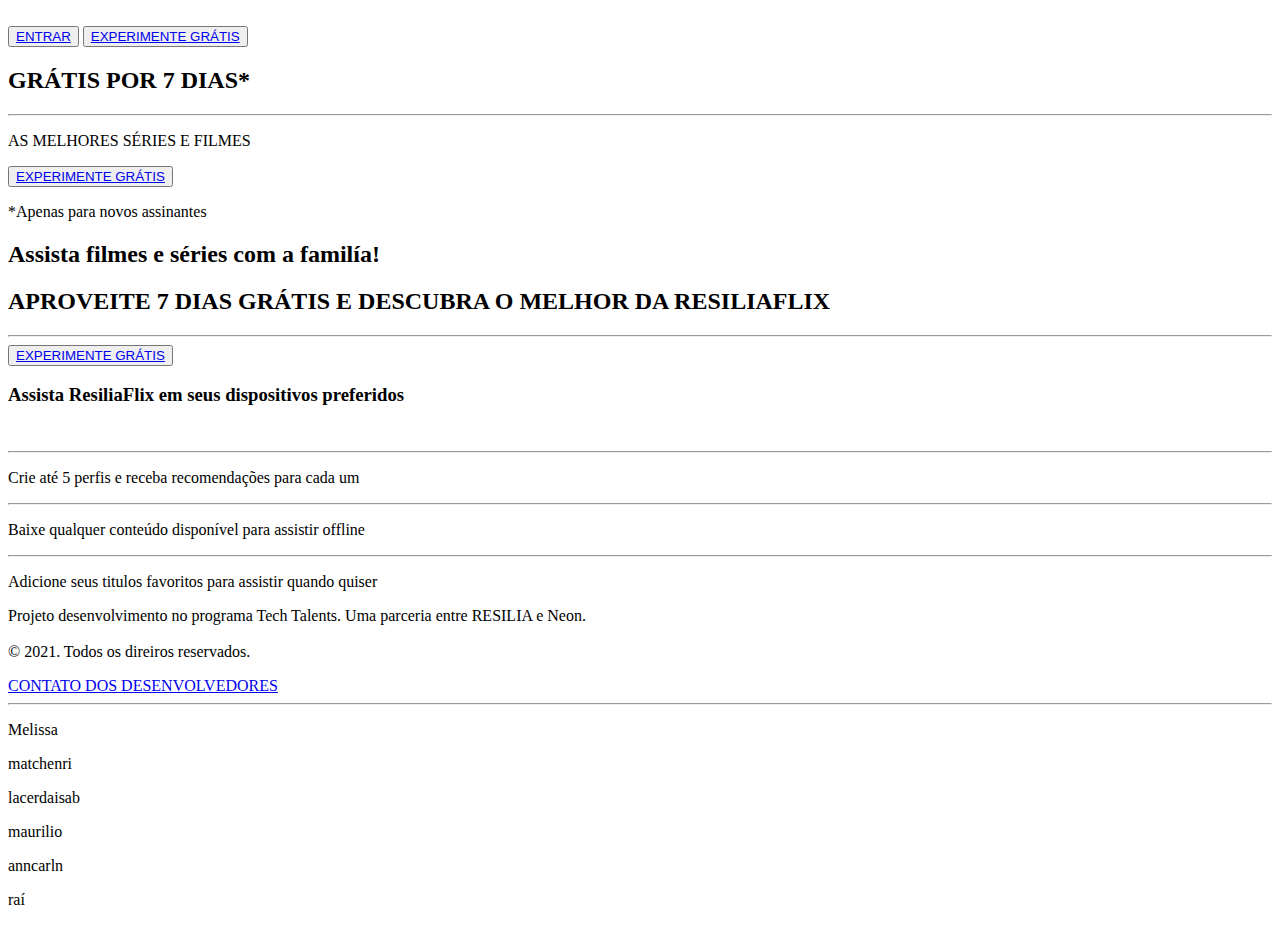
==== index.html @ 7b17b8d6 "Move html main para fora da pasta" ====
<!DOCTYPE html>
<html lang="en">

<head>
    <meta charset="UTF-8">
    <meta http-equiv="X-UA-Compatible" content="IE=edge">
    <meta name="viewport" content="width=device-width, initial-scale=1.0">
    <title>ResiliaFlix</title>
    <!--JS-->
    <script defer src=></script>
    <!--CSS-->
    <link rel="stylesheet" href="/home-main/assets/css/home-main.css">
    <link rel="stylesheet" href="https://cdnjs.cloudflare.com/ajax/libs/OwlCarousel2/2.3.4/assets/owl.carousel.min.css"
        integrity="sha512-tS3S5qG0BlhnQROyJXvNjeEM4UpMXHrQfTGmbQ1gKmelCxlSEBUaxhRBj/EFTzpbP4RVSrpEikbmdJobCvhE3g=="
        crossorigin="anonymous" referrerpolicy="no-referrer" />
    <link rel="stylesheet"
        href="https://cdnjs.cloudflare.com/ajax/libs/OwlCarousel2/2.3.4/assets/owl.theme.default.min.css"
        integrity="sha512-sMXtMNL1zRzolHYKEujM2AqCLUR9F2C4/05cdbxjjLSRvMQIciEPCQZo++nk7go3BtSuK9kfa/s+a4f4i5pLkw=="
        crossorigin="anonymous" referrerpolicy="no-referrer" />
    <!--Bootstrap-->
    <link rel="stylesheet" href="../node_modules/bootstrap-icons/font/bootstrap-icons.css" />
    <!-- Fonts Google -->
    <link rel="preconnect" href="https://fonts.googleapis.com">
    <link rel="preconnect" href="https://fonts.gstatic.com" crossorigin>
    <link
        href="https://fonts.googleapis.com/css2?family=Montserrat:wght@300;800&family=Open+Sans+Condensed:wght@300&family=Roboto:wght@300;400&family=Source+Sans+Pro:wght@600&display=swap"
        rel="stylesheet">
</head>

<body>
    
    <header>
        <nav class="top-bar">
            <div class="logo">
                <img src="img/logo.png" alt="">
            </div>
            <div class="right-side">
                <button class="login-btn">
                    <a href="login/login.html">ENTRAR</a>
                </button>
                <button class="register-btn">
                    <a href="register/register.html">EXPERIMENTE GRÁTIS</a>
                </button>
            </div>
        </nav>
    </header>

     <!-- Trailer -->
     <div class="trailer-main">
        <div class="trailer">
            <div class="placard">
                <h2>GRÁTIS POR 7 DIAS*</h2>
                <hr class="line-1">
                <p class="p1">AS MELHORES SÉRIES E FILMES</p>
                <button class="placard-btn"><a href="register/register.html">EXPERIMENTE GRÁTIS</a></button>
                <p class="p2">*Apenas para novos assinantes</p>
            </div>
        </div>
    </div>

    <!-- Carousel -->
    <div class="background-carousel">
        <h2 class="title-carousel">Assista filmes e séries com a familía!</h2>

        <div class="owl-carousel owl-theme">
            <div class="item">
                <img src="img/carousel/image01.png" alt="">
            </div>
            <div class="item">
                <img src="img/carousel/image02.png" alt="">
            </div>
            <div class="item">
                <img src="img/carousel/image03.png" alt="">
            </div>
            <div class="item">
                <img src="img/carousel/image04.png" alt="">
            </div>
            <div class="item">
                <img src="img/carousel/image05.png" alt="">
            </div>
            <div class="item">
                <img src="img/carousel/image06.png" alt="">
            </div>
            <div class="item">
                <img src="img/carousel/image07.png" alt="">
            </div>
            <div class="item">
                <img src="img/carousel/image08.png" alt="">
            </div>
            <div class="item">
                <img src="img/carousel/image09.png" alt="">
            </div>
            <div class="item">
                <img src="img/carousel/image10.png" alt="">
            </div>
            <div class="item">
                <img src="img/carousel/image11.png" alt="">
            </div>
            <div class="item">
                <img src="img/carousel/image12.png" alt="">
            </div>
        </div>
    </div>

    <!-- Placard gradient -->
    <div class="gradient">
        <div class="text">
            <h2>APROVEITE 7 DIAS GRÁTIS
                E DESCUBRA O MELHOR DA RESILIAFLIX
            </h2>
            <hr class="line-2">
        </div>
        <div class="button">
            <button class="gradient-register-btn">
                <a href="register/register.html">EXPERIMENTE GRÁTIS</a>
            </button>
        </div>
    </div>

    <!-- Devices -->
    <div class="devices">
        <div class="title">
            <h3>Assista ResiliaFlix em seus dispositivos preferidos</h3>
        </div>
        <div class="devices-img">
            <img src="home-main/assets/img/devices.png" alt="">
        </div>
    </div>

    <!-- Information -->
    <div class="information">
        <div class="info">
            <hr class="line-3">
            <p>Crie até 5 perfis e receba recomendações para cada um</p>
        </div>
        <div class="info">
            <hr class="line-3">
            <p>Baixe qualquer conteúdo disponível para assistir offline</p>
        </div>
        <div class="info">
            <hr class="line-3">
            <p>Adicione seus titulos favoritos para assistir quando quiser</p>
        </div>
    </div>

    <!-- Footer -->
    <footer class="footer">
        <div class="copyright">
            <p>Projeto desenvolvimento no programa Tech Talents. Uma parceria entre RESILIA e Neon. <br>
                <br>
                &copy; 2021. Todos os direiros reservados.
            </p>
        </div>
        <div class="contact">
            <div class="developer-contact">
                <a href="contato/contato.html">CONTATO DOS DESENVOLVEDORES</a>
                <hr class="line-4">
            </div>
            <div class="names">
                <div>
                    <p>Melissa</p>
                    <p>matchenri</p>
                    <p>lacerdaisab</p>
                </div>
                <div>
                    <p>maurilio</p>
                    <p>anncarln</p>
                    <p>raí</p>
                </div>
            </div>
            <div class="icons">
                <i class="bi bi-linkedin"></i>
                <br>
                <i class="bi bi-github"></i>
            </div>
        </div>
    </footer>

    <script src="https://cdnjs.cloudflare.com/ajax/libs/jquery/3.6.0/jquery.min.js"
        integrity="sha512-894YE6QWD5I59HgZOGReFYm4dnWc1Qt5NtvYSaNcOP+u1T9qYdvdihz0PPSiiqn/+/3e7Jo4EaG7TubfWGUrMQ=="
        crossorigin="anonymous" referrerpolicy="no-referrer"></script>
    <script src="https://cdnjs.cloudflare.com/ajax/libs/OwlCarousel2/2.3.4/owl.carousel.min.js"
        integrity="sha512-bPs7Ae6pVvhOSiIcyUClR7/q2OAsRiovw4vAkX+zJbw3ShAeeqezq50RIIcIURq7Oa20rW2n2q+fyXBNcU9lrw=="
        crossorigin="anonymous" referrerpolicy="no-referrer"></script>
    <script src="/home-main/assets/js/carousel.js"></script>
</body>

</html>
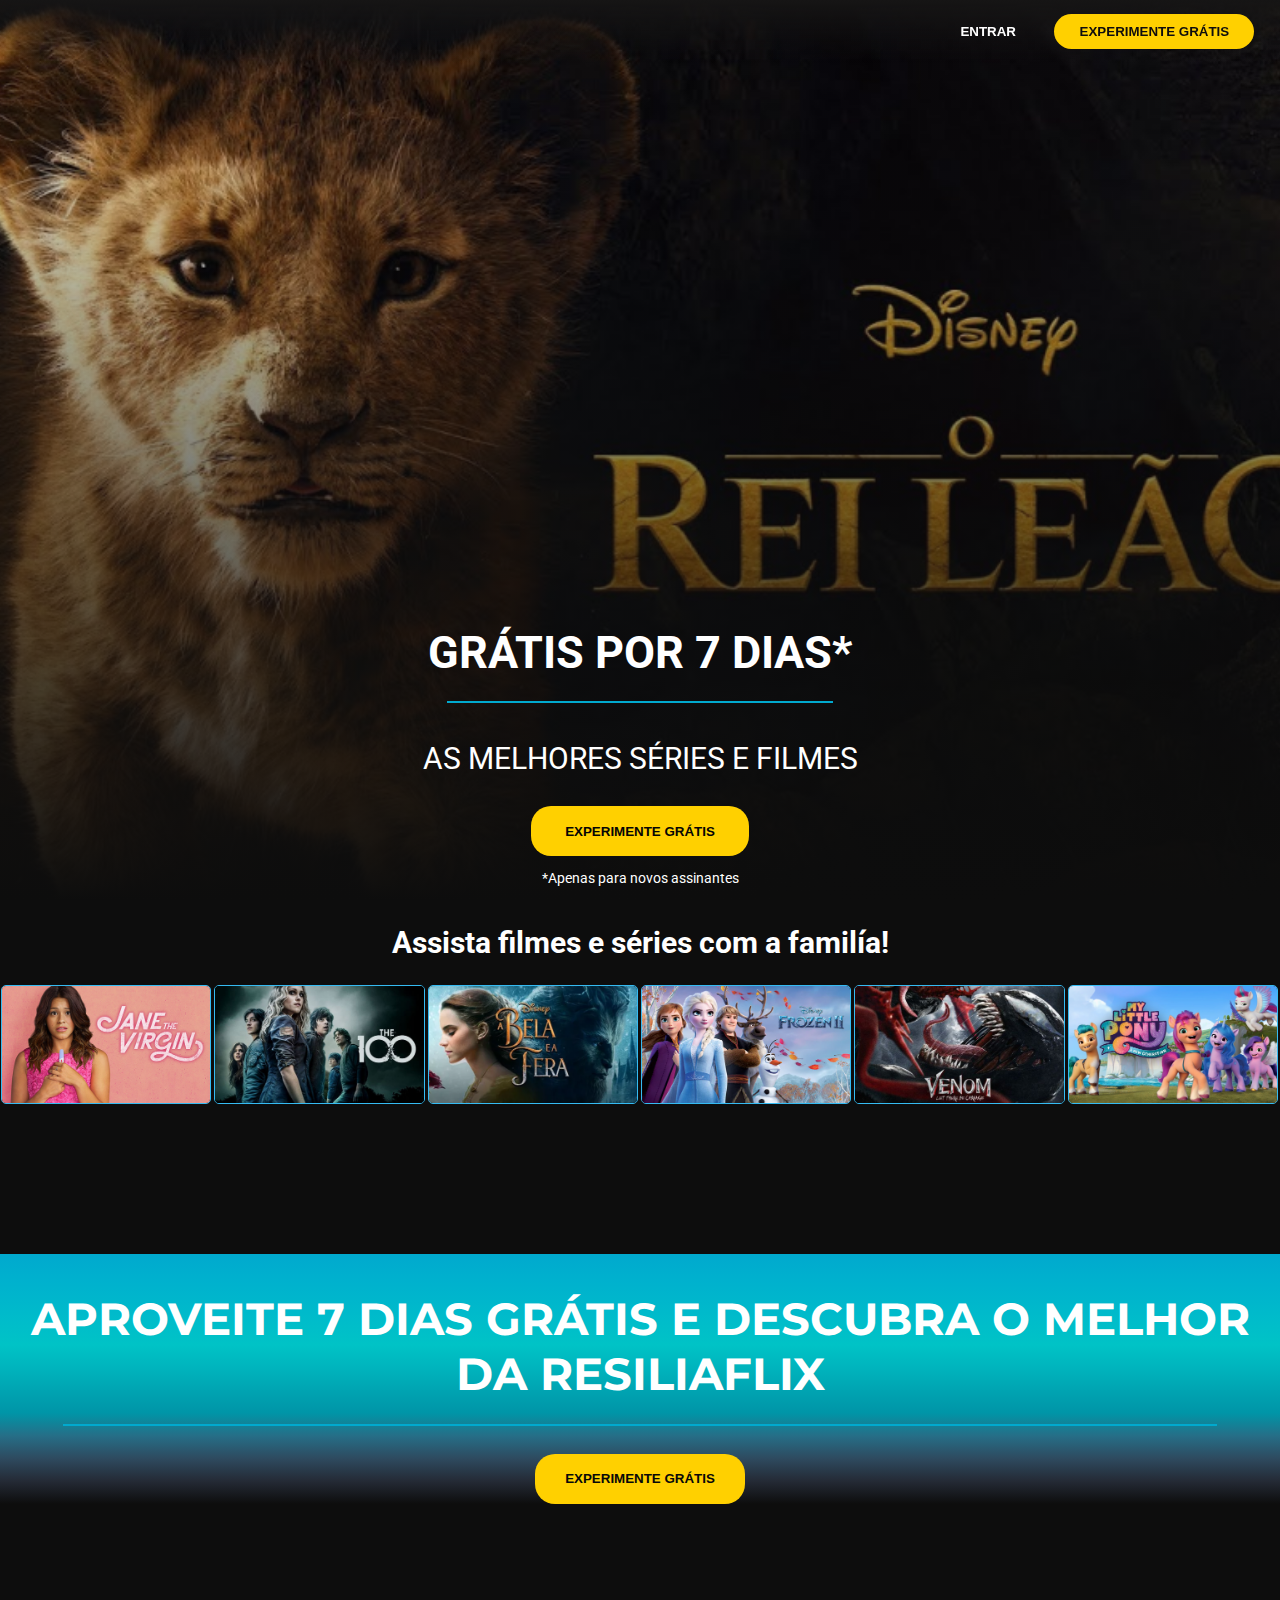
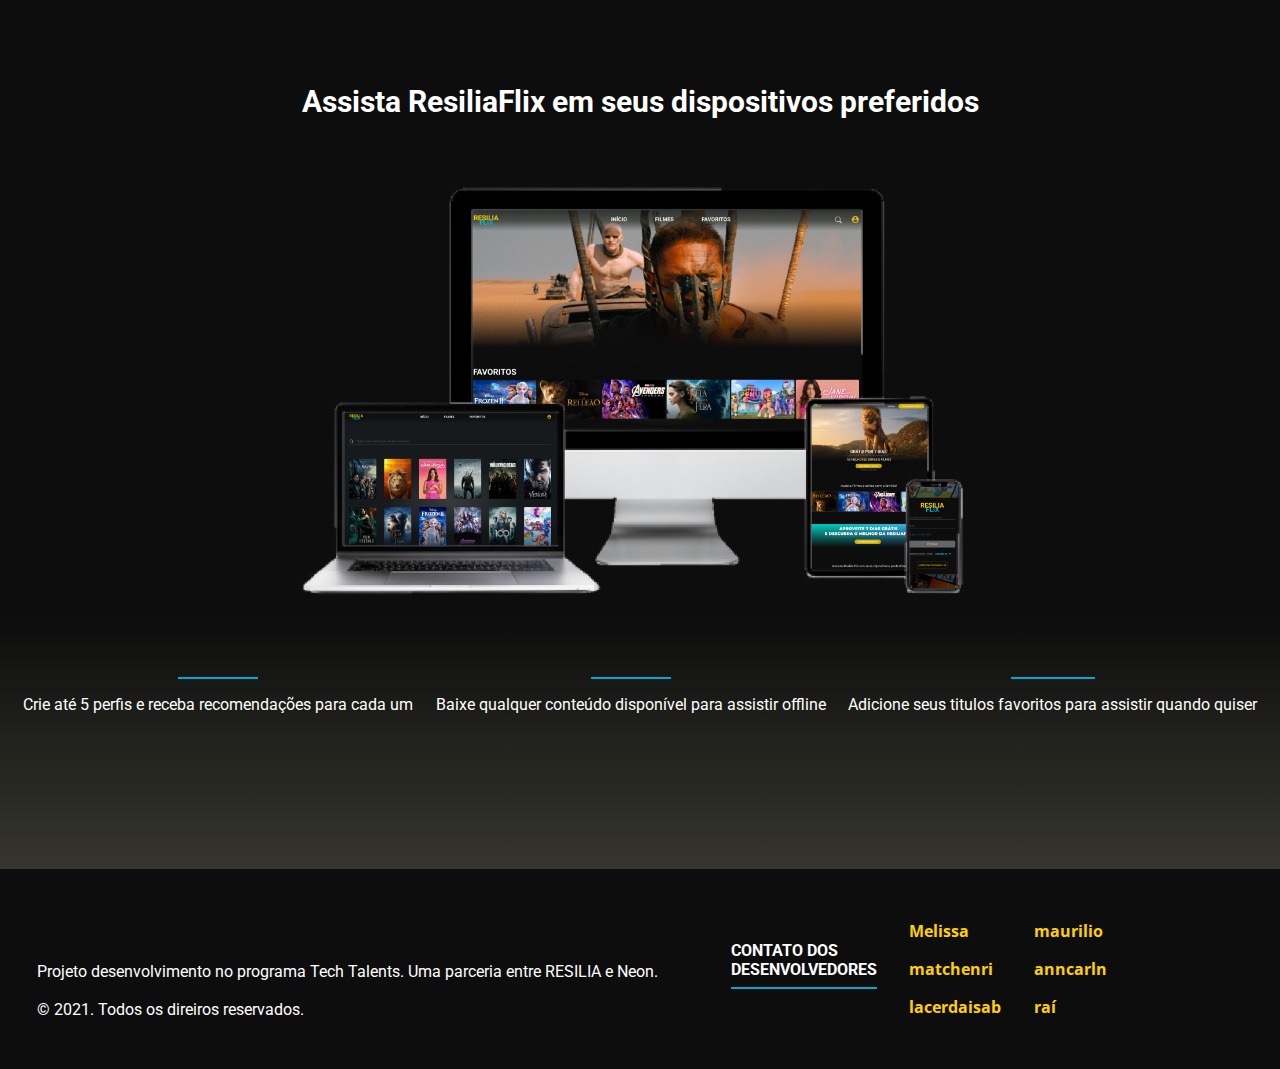
==== commit 02c46986: "Merge branch 'anncarln:main' into main" ====
--- a/index.html
+++ b/index.html
@@ -9,7 +9,7 @@
     <!--JS-->
     <script defer src=></script>
     <!--CSS-->
-    <link rel="stylesheet" href="/home-main/assets/css/home-main.css">
+    <link rel="stylesheet" href="home-main/assets/css/home-main.css">
     <link rel="stylesheet" href="https://cdnjs.cloudflare.com/ajax/libs/OwlCarousel2/2.3.4/assets/owl.carousel.min.css"
         integrity="sha512-tS3S5qG0BlhnQROyJXvNjeEM4UpMXHrQfTGmbQ1gKmelCxlSEBUaxhRBj/EFTzpbP4RVSrpEikbmdJobCvhE3g=="
         crossorigin="anonymous" referrerpolicy="no-referrer" />
--- a/home-main/assets/css/home-main.css
+++ b/home-main/assets/css/home-main.css
@@ -0,0 +1,327 @@
+body {
+  overflow-x: hidden;
+  margin: 0;
+  padding: 0;
+  width: 100%;
+  height: 100%;
+  background-color: #0d0d0d;
+  font-family: "Roboto", sans-serif;
+}
+
+a {
+  text-decoration: none;
+  color: #050505;
+  font-size: 100%;
+  font-weight: bold;
+}
+
+/************** Header *******************/
+header {
+  background-image: linear-gradient(
+    to top,
+    rgba(255, 0, 0, 0),
+    rgb(22, 21, 21)
+  );
+  position: fixed;
+  width: 100%;
+  height: 7%;
+  display: flex;
+  justify-content: center;
+  align-items: center;
+  z-index: 23333;
+}
+
+.top-bar {
+  width: 96%;
+  height: 100%;
+  display: flex;
+  justify-content: space-between;
+  align-items: center;
+}
+
+/****** Logo ********/
+.logo img {
+  width: 100px;
+}
+
+/*** Btns header ***/
+.right-side {
+  width: 300px;
+  height: 100%;
+  display: flex;
+  justify-content: space-between;
+  align-items: center;
+}
+
+.login-btn {
+  background: none;
+  border: none;
+  cursor: pointer;
+}
+
+.login-btn > a {
+  text-decoration: none;
+  color: #ffffff;
+  font-weight: bold;
+}
+
+.register-btn {
+  background-color: #ffd000;
+  border-radius: 20px;
+  border: none;
+  width: 200px;
+  height: 35px;
+}
+
+.register-btn > a {
+  text-decoration: none;
+  color: #0f0d0d;
+  font-size: 100%;
+  font-weight: bold;
+}
+
+/************ Background movie *************/
+.trailer-main {
+  background: url("../../../img/carousel/image08.png") no-repeat;
+  background-position: center;
+  background-size: cover;
+  width: 100%;
+  height: 900px;
+}
+
+.placard {
+  width: 100%;
+  height: 900px;
+  background-image: linear-gradient(to bottom, rgba(0, 0, 0, 0), #0d0d0d);
+  display: flex;
+  flex-direction: column;
+  align-items: center;
+  justify-content: flex-end;
+  color: #ffffff;
+  position: absolute;
+}
+
+.placard > h2 {
+  font-size: 45px;
+}
+
+.line-1 {
+  width: 30%;
+  border: 1px solid #01a9ce;
+  margin-top: -15px;
+}
+
+.p1 {
+  font-size: 30px;
+}
+
+.p2 {
+  font-size: 14px;
+}
+
+.placard-btn {
+  background-color: #ffd000;
+  width: 17%;
+  height: 50px;
+  border-radius: 20px;
+  border: none;
+}
+
+/************* Carousel ****************/
+.background-carrossel {
+  width: 100%;
+}
+
+.title-carousel {
+  text-align: center;
+  color: #ffffff;
+}
+
+.item {
+  margin-right: 5px;
+}
+
+.item > img {
+  max-width: 100%;
+  height: auto;
+  border-radius: 5px;
+  border: 1px solid #35bbf2;
+}
+
+.text > h2 {
+  font-size: 45px;
+  font-weight: bold;
+  text-align: center;
+  color: #ffffff;
+  font-family: "Montserrat", sans-serif;
+}
+
+.title > h3,
+.title-carousel {
+  font-size: 30px;
+  color: #ffffff;
+  text-align: center;
+}
+
+/*********** Placard gradient ***********/
+.gradient {
+  width: 100%;
+  position: relative;
+  background-image: linear-gradient(
+    to bottom,
+    #01a9ce,
+    #00b0ce,
+    #00b6cc,
+    #00bdca,
+    #00c3c6,
+    #00b4bd,
+    #00a4b2,
+    #0095a7,
+    #266e87,
+    #2e4a5f,
+    #242a35,
+    #0d0d0d
+  );
+  height: 250px;
+  margin-top: 150px;
+  display: flex;
+  flex-direction: column;
+  align-items: center;
+}
+
+.gradient-register-btn {
+  background-color: #ffd000;
+  border-radius: 20px;
+  border: none;
+  width: 210px;
+  height: 50px;
+  margin-top: 20px;
+  font-weight: bold;
+}
+
+.gradient-register-btn > a {
+  text-decoration: none;
+  color: #080808;
+}
+
+.line-2 {
+  border: 1px solid #01a9ce;
+  width: 90%;
+  margin-top: -15px;
+}
+
+/******* Devices *******/
+
+.devices {
+  display: flex;
+  flex-direction: column;
+  align-items: center;
+  margin-top: 150px;
+}
+
+.devices-img > img {
+  width: 60%;
+  height: 40%;
+  margin-left: 20%;
+}
+
+.information {
+  display: flex;
+  background-image: linear-gradient(to top, #36362e, #0d0d0d);
+  height: 250px;
+  margin-top: -50px;
+  color: #ffffff;
+  justify-content: space-evenly;
+}
+
+.info {
+  text-align: center;
+  margin-top: 50px;
+}
+
+.line-3 {
+  width: 20%;
+  border: 1px solid #01a9ce;
+}
+
+/************* Footer *****************/
+.footer {
+  height: 200px;
+  display: flex;
+  justify-content: space-around;
+  color: #ffffff;
+}
+
+.contact {
+  display: flex;
+  flex-direction: row;
+  align-items: center;
+  font-weight: bold;
+  width: 40%;
+  justify-content: space-around;
+}
+
+.line-4 {
+  border: 1px solid #01a9ce;
+}
+
+.names {
+  width: 100%;
+  display: flex;
+  justify-content: space-evenly;
+  font-weight: bold;
+  color: #ffd000;
+  font-family: "Open Sans Condensed", sans-serif;
+}
+
+.developer-contact > a {
+  text-decoration: none;
+  color: #ffffff;
+}
+
+/************** Icons**************/
+.icons {
+  width: 40%;
+}
+
+.bi {
+  font-size: 30px;
+}
+
+/********* Copyright**************/
+.copyright {
+  color: #ffffff;
+}
+
+.copyright > p {
+  margin-top: 15%;
+}
+
+@media (max-width: 1000px) {
+  .contact {
+    display: flex;
+    flex-direction: column;
+  }
+
+  .icons {
+    display: flex;
+    justify-content: space-between;
+    width: 100px;
+  }
+
+  .developer-contact {
+    font-size: 12px;
+    width: 200px;
+    margin-top: 2px;
+  }
+
+  .copyright {
+    display: flex;
+    align-items: flex-start;
+  }
+
+  .copyright p {
+    width: 250px;
+    margin-top: 15px;
+  }
+}
